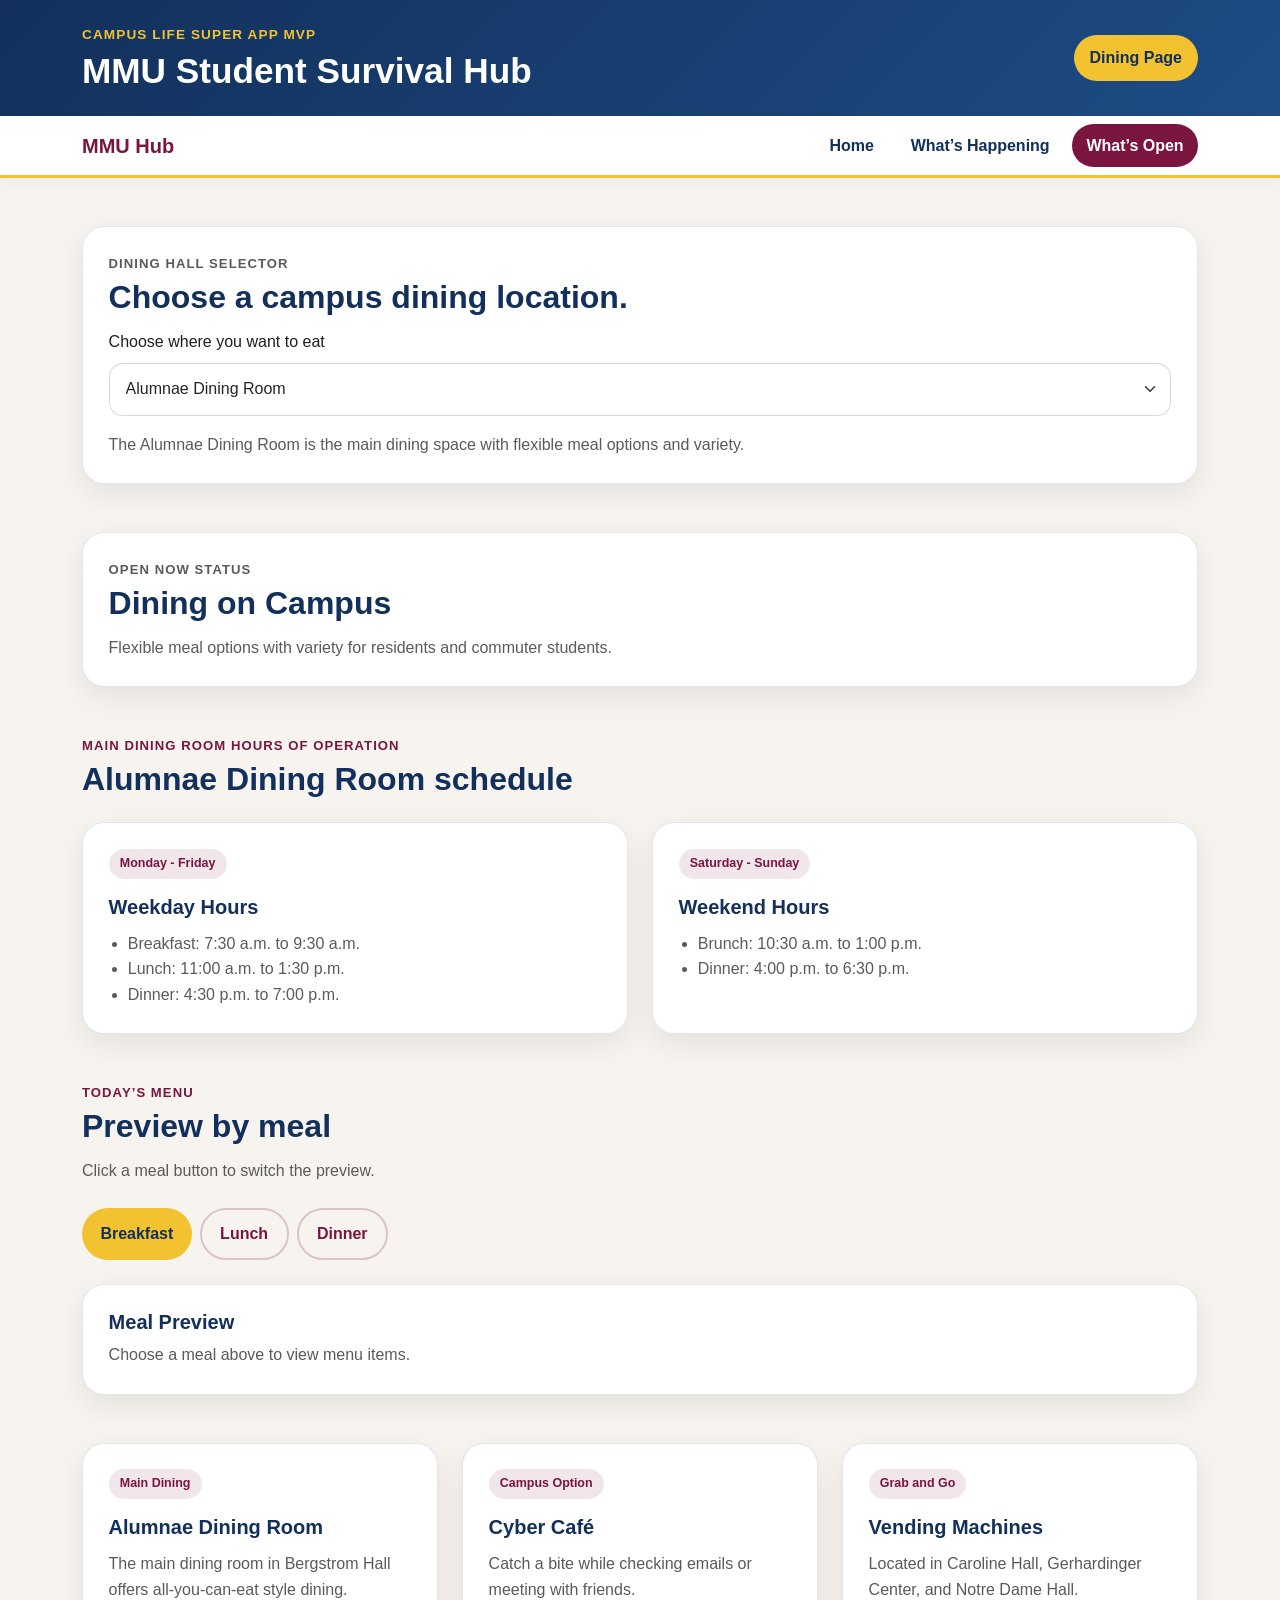
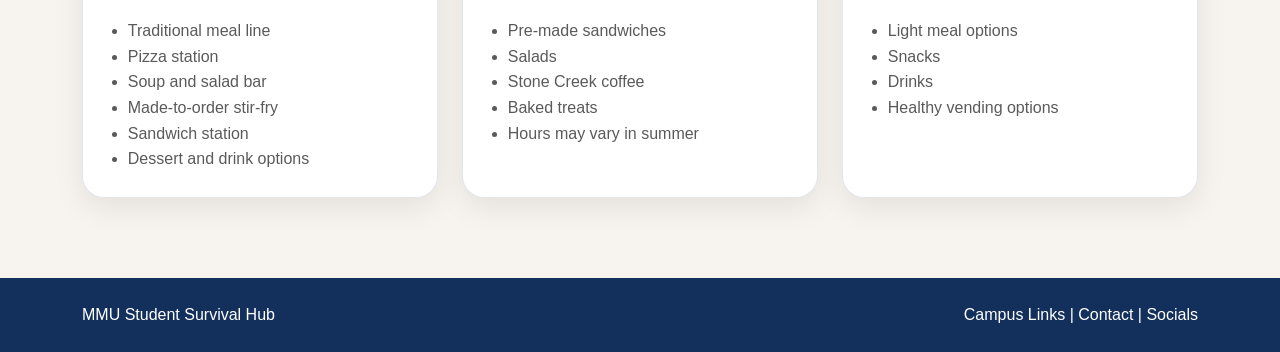
==== dining.html @ f92539f6 "finished MVP structure styling and javascript features" ====
<!DOCTYPE html>
<html lang="en">
<head>
  <meta charset="UTF-8" />
  <meta name="viewport" content="width=device-width, initial-scale=1.0" />
  <title>What’s Open | MMU Student Survival Hub</title>

  <!-- Bootstrap CSS -->
  <link
    href="https://cdn.jsdelivr.net/npm/bootstrap@5.3.3/dist/css/bootstrap.min.css"
    rel="stylesheet"
  />

  <!-- Custom CSS -->
  <link rel="stylesheet" href="css/style.css" />
</head>
<body>
  <!-- Header -->
  <header class="site-header">
    <div class="container py-4 d-flex justify-content-between align-items-center flex-wrap gap-3">
      <div>
        <p class="site-tag mb-1">Campus Life Super App MVP</p>
        <h1 class="site-title mb-0">MMU Student Survival Hub</h1>
      </div>
      <div class="header-badge">Dining Page</div>
    </div>
  </header>

  <!-- Main navigation -->
  <nav class="navbar navbar-expand-lg main-nav">
    <div class="container">
      <a class="navbar-brand nav-brand" href="index.html">MMU Hub</a>

      <button
        class="navbar-toggler custom-toggler"
        type="button"
        data-bs-toggle="collapse"
        data-bs-target="#mainNav"
        aria-controls="mainNav"
        aria-expanded="false"
        aria-label="Toggle navigation"
      >
        <span class="navbar-toggler-icon"></span>
      </button>

      <div class="collapse navbar-collapse justify-content-end" id="mainNav">
        <div class="navbar-nav">
          <a class="nav-link" href="index.html">Home</a>
          <a class="nav-link" href="events.html">What’s Happening</a>
          <a class="nav-link active" aria-current="page" href="dining.html">What’s Open</a>
        </div>
      </div>
    </div>
  </nav>

  <main>
    <!-- Dining hall selector -->
    <section class="content-section">
      <div class="container py-5">
        <div class="info-panel">
          <p class="section-label mb-1">Dining Hall Selector</p>
          <h2 class="section-heading">Choose a campus dining location.</h2>
          <label for="hall-select" class="form-label">Choose where you want to eat</label>
          <select id="hall-select" class="form-select">
            <option selected>Alumnae Dining Room</option>
            <option>Cyber Café</option>
            <option>Vending Machines</option>
          </select>
          <p id="hall-description" class="mt-3 mb-0">
            The Alumnae Dining Room is the main dining space with flexible meal options and variety.
          </p>
        </div>
      </div>
    </section>

    <!-- Open now status -->
    <section class="content-section pt-0">
      <div class="container pb-5">
        <div class="featured-event">
          <p class="section-label mb-1">Open Now Status</p>
          <h2 class="section-heading">Dining on Campus</h2>
          <p id="status-text" class="section-subtext mb-0">
            Flexible meal options with variety for residents and commuter students.
          </p>
        </div>
      </div>
    </section>

    <!-- Main dining room hours -->
    <section class="content-section pt-0">
      <div class="container pb-5">
        <div class="section-header mb-4">
          <p class="section-label mb-1">Main Dining Room Hours of Operation</p>
          <h2 class="section-heading">Alumnae Dining Room schedule</h2>
        </div>

        <div class="row g-4">
          <div class="col-lg-6">
            <article class="app-card h-100">
              <span class="card-chip">Monday - Friday</span>
              <h3>Weekday Hours</h3>
              <ul class="mb-0">
                <li>Breakfast: 7:30 a.m. to 9:30 a.m.</li>
                <li>Lunch: 11:00 a.m. to 1:30 p.m.</li>
                <li>Dinner: 4:30 p.m. to 7:00 p.m.</li>
              </ul>
            </article>
          </div>

          <div class="col-lg-6">
            <article class="app-card h-100">
              <span class="card-chip">Saturday - Sunday</span>
              <h3>Weekend Hours</h3>
              <ul class="mb-0">
                <li>Brunch: 10:30 a.m. to 1:00 p.m.</li>
                <li>Dinner: 4:00 p.m. to 6:30 p.m.</li>
              </ul>
            </article>
          </div>
        </div>
      </div>
    </section>

    <!-- Today's menu -->
    <section class="content-section pt-0">
      <div class="container pb-5">
        <div class="section-header mb-4">
          <p class="section-label mb-1">Today’s Menu</p>
          <h2 class="section-heading">Preview by meal</h2>
          <p class="section-subtext mb-0">Click a meal button to switch the preview.</p>
        </div>

        <div class="d-flex flex-wrap gap-2 mb-4">
          <button id="breakfast-btn" class="btn btn-gold">Breakfast</button>
          <button id="lunch-btn" class="btn btn-outline-theme">Lunch</button>
          <button id="dinner-btn" class="btn btn-outline-theme">Dinner</button>
        </div>

        <div class="info-panel">
          <h3 class="panel-heading">Meal Preview</h3>
          <p id="menu-display" class="mb-0">Choose a meal above to view menu items.</p>
        </div>
      </div>
    </section>

    <!-- Dining locations -->
    <section class="content-section pt-0">
      <div class="container pb-5">
        <div class="row g-4">
          <div class="col-lg-4">
            <article class="app-card h-100">
              <span class="card-chip">Main Dining</span>
              <h3>Alumnae Dining Room</h3>
              <p>The main dining room in Bergstrom Hall offers all-you-can-eat style dining.</p>
              <ul class="mb-0">
                <li>Traditional meal line</li>
                <li>Pizza station</li>
                <li>Soup and salad bar</li>
                <li>Made-to-order stir-fry</li>
                <li>Sandwich station</li>
                <li>Dessert and drink options</li>
              </ul>
            </article>
          </div>

          <div class="col-lg-4">
            <article class="app-card h-100">
              <span class="card-chip">Campus Option</span>
              <h3>Cyber Café</h3>
              <p>Catch a bite while checking emails or meeting with friends.</p>
              <ul class="mb-0">
                <li>Pre-made sandwiches</li>
                <li>Salads</li>
                <li>Stone Creek coffee</li>
                <li>Baked treats</li>
                <li>Hours may vary in summer</li>
              </ul>
            </article>
          </div>

          <div class="col-lg-4">
            <article class="app-card h-100">
              <span class="card-chip">Grab and Go</span>
              <h3>Vending Machines</h3>
              <p>Located in Caroline Hall, Gerhardinger Center, and Notre Dame Hall.</p>
              <ul class="mb-0">
                <li>Light meal options</li>
                <li>Snacks</li>
                <li>Drinks</li>
                <li>Healthy vending options</li>
              </ul>
            </article>
          </div>
        </div>
      </div>
    </section>
  </main>

  <!-- Footer -->
  <footer class="site-footer">
    <div class="container py-4 d-flex justify-content-between flex-wrap gap-2">
      <p class="mb-0">MMU Student Survival Hub</p>
      <p class="mb-0">Campus Links | Contact | Socials</p>
    </div>
  </footer>

  <!-- Bootstrap JS -->
  <script src="https://cdn.jsdelivr.net/npm/bootstrap@5.3.3/dist/js/bootstrap.bundle.min.js"></script>

  <!-- Custom JS -->
  <script src="js/script.js"></script>
</body>
</html>
---- css/style.css ----
:root {
  --navy: #12305b;
  --burgundy: #7a153f;
  --gold: #f2c230;
  --cream: #f7f4ef;
  --white: #ffffff;
  --text: #1f1f1f;
  --muted: #5a5a5a;
  --border: rgba(18, 48, 91, 0.12);
  --shadow: 0 10px 30px rgba(0, 0, 0, 0.08);
}

/* Base page styling */
body {
  margin: 0;
  font-family: Arial, Helvetica, sans-serif;
  background-color: var(--cream);
  color: var(--text);
  line-height: 1.6;
}

main {
  min-height: 70vh;
}

/* Header styling */
.site-header {
  background: linear-gradient(135deg, var(--navy) 0%, #1e4c86 100%);
  color: var(--white);
}

.site-tag {
  color: var(--gold);
  font-size: 0.85rem;
  font-weight: 700;
  letter-spacing: 0.08em;
  text-transform: uppercase;
}

.site-title {
  font-size: 2.2rem;
  font-weight: 700;
}

.header-badge {
  background-color: var(--gold);
  color: var(--navy);
  padding: 0.65rem 1rem;
  border-radius: 999px;
  font-weight: 700;
}

/* Navigation styling */
.main-nav {
  background-color: var(--white);
  border-bottom: 3px solid var(--gold);
  box-shadow: 0 4px 18px rgba(0, 0, 0, 0.04);
}

.nav-brand {
  color: var(--burgundy) !important;
  font-weight: 700;
}

.main-nav .nav-link {
  color: var(--navy) !important;
  font-weight: 600;
  margin-left: 0.5rem;
  padding: 0.55rem 0.9rem !important;
  border-radius: 999px;
  transition: 0.2s ease;
}

.main-nav .nav-link:hover,
.main-nav .nav-link.active {
  background-color: var(--burgundy);
  color: var(--white) !important;
}

.custom-toggler {
  border-color: rgba(18, 48, 91, 0.2);
}

/* Shared content areas */
.hero-section {
  background: linear-gradient(180deg, rgba(18, 48, 91, 0.06) 0%, rgba(255, 255, 255, 0) 100%);
}

.content-section {
  background-color: transparent;
}

.hero-copy,
.info-panel,
.app-card,
.featured-event {
  background-color: var(--white);
  border: 1px solid var(--border);
  border-radius: 22px;
  padding: 1.6rem;
  box-shadow: var(--shadow);
}

.section-label {
  color: var(--burgundy);
  font-size: 0.82rem;
  font-weight: 700;
  letter-spacing: 0.08em;
  text-transform: uppercase;
}

.hero-heading,
.section-heading {
  font-size: 2rem;
  font-weight: 700;
  margin-bottom: 0.8rem;
  color: var(--navy);
}

.panel-heading {
  font-size: 1.25rem;
  font-weight: 700;
  color: var(--navy);
}

.hero-text,
.section-subtext,
.app-card p,
.info-panel p,
.featured-event p,
li,
.tip-text {
  color: var(--muted);
}

.section-header {
  max-width: 700px;
}

.app-card h3 {
  font-size: 1.25rem;
  font-weight: 700;
  color: var(--navy);
  margin-bottom: 0.75rem;
}

.card-chip {
  display: inline-block;
  background-color: rgba(122, 21, 63, 0.1);
  color: var(--burgundy);
  font-size: 0.78rem;
  font-weight: 700;
  padding: 0.3rem 0.7rem;
  border-radius: 999px;
  margin-bottom: 1rem;
}

/* Button styles */
.btn-gold {
  background-color: var(--gold);
  color: var(--navy);
  font-weight: 700;
  border: none;
  border-radius: 999px;
  padding: 0.75rem 1.15rem;
}

.btn-gold:hover {
  background-color: var(--burgundy);
  color: var(--white);
}

.btn-outline-theme {
  background-color: transparent;
  color: var(--burgundy);
  font-weight: 700;
  border: 2px solid rgba(122, 21, 63, 0.22);
  border-radius: 999px;
  padding: 0.75rem 1.15rem;
}

.btn-outline-theme:hover {
  background-color: var(--burgundy);
  color: var(--white);
}

/* Form styling */
.form-select {
  border-radius: 14px;
  border: 1px solid rgba(18, 48, 91, 0.18);
  padding: 0.85rem 1rem;
}

/* Weather box */
#weather-output .weather-box {
  background-color: rgba(18, 48, 91, 0.04);
  border: 1px solid rgba(18, 48, 91, 0.08);
  border-radius: 16px;
  padding: 1rem;
}

/* Footer */
.site-footer {
  background-color: var(--navy);
  color: var(--white);
  margin-top: 2rem;
}

.site-footer p {
  color: var(--white);
}

ul {
  padding-left: 1.2rem;
}

/* Responsive layout */
@media (max-width: 991px) {
  .site-title {
    font-size: 1.9rem;
  }

  .hero-heading,
  .section-heading {
    font-size: 1.6rem;
  }

  .main-nav .nav-link {
    margin-left: 0;
    margin-top: 0.5rem;
    display: inline-block;
  }
}

@media (max-width: 576px) {
  .site-title {
    font-size: 1.65rem;
  }

  .hero-heading,
  .section-heading {
    font-size: 1.35rem;
  }

  .hero-copy,
  .info-panel,
  .app-card,
  .featured-event {
    padding: 1.2rem;
  }
}
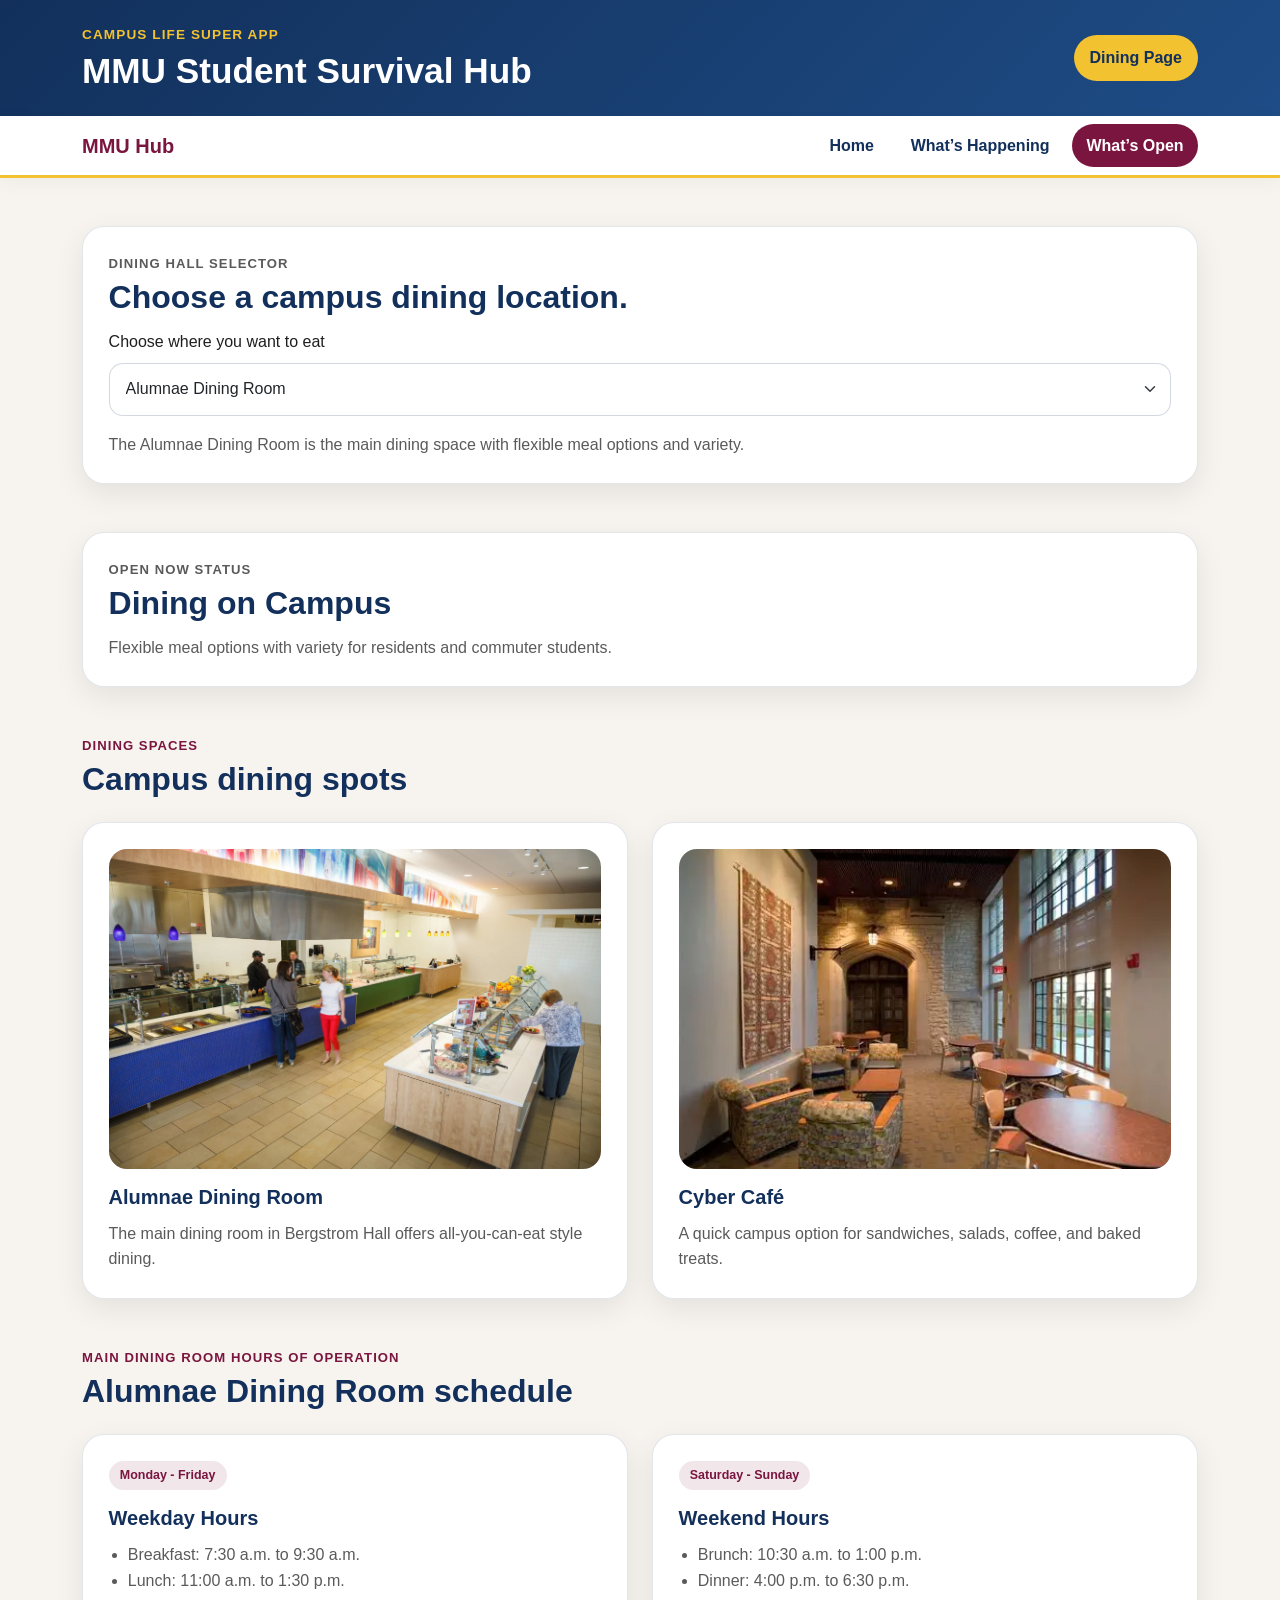
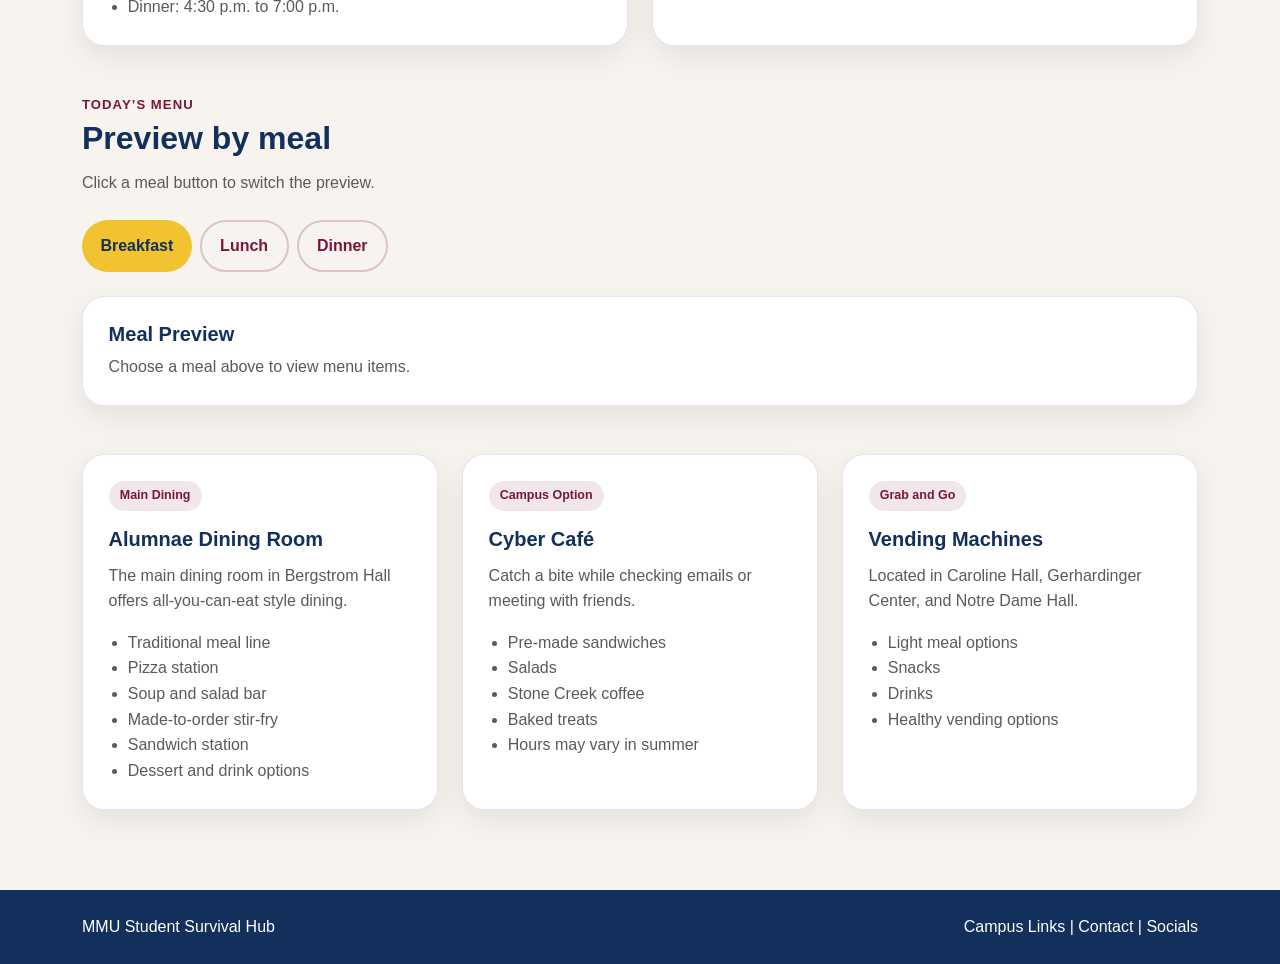
==== commit bb24a306: "finalized layout, images, and interactive updates" ====
--- a/dining.html
+++ b/dining.html
@@ -4,30 +4,30 @@
   <meta charset="UTF-8" />
   <meta name="viewport" content="width=device-width, initial-scale=1.0" />
   <title>What’s Open | MMU Student Survival Hub</title>
-
-  <!-- Bootstrap CSS -->
+  <meta
+    name="description"
+    content="Check Mount Mary dining spaces, hours, and meal previews."
+  />
   <link
     href="https://cdn.jsdelivr.net/npm/bootstrap@5.3.3/dist/css/bootstrap.min.css"
     rel="stylesheet"
   />
-
-  <!-- Custom CSS -->
   <link rel="stylesheet" href="css/style.css" />
 </head>
 <body>
-  <!-- Header -->
+  <a class="skip-link" href="#main-content">Skip to main content</a>
+
   <header class="site-header">
     <div class="container py-4 d-flex justify-content-between align-items-center flex-wrap gap-3">
       <div>
-        <p class="site-tag mb-1">Campus Life Super App MVP</p>
+        <p class="site-tag mb-1">Campus Life Super App</p>
         <h1 class="site-title mb-0">MMU Student Survival Hub</h1>
       </div>
       <div class="header-badge">Dining Page</div>
     </div>
   </header>
 
-  <!-- Main navigation -->
-  <nav class="navbar navbar-expand-lg main-nav">
+  <nav class="navbar navbar-expand-lg main-nav" aria-label="Main navigation">
     <div class="container">
       <a class="navbar-brand nav-brand" href="index.html">MMU Hub</a>
 
@@ -53,8 +53,7 @@
     </div>
   </nav>
 
-  <main>
-    <!-- Dining hall selector -->
+  <main id="main-content">
     <section class="content-section">
       <div class="container py-5">
         <div class="info-panel">
@@ -62,9 +61,9 @@
           <h2 class="section-heading">Choose a campus dining location.</h2>
           <label for="hall-select" class="form-label">Choose where you want to eat</label>
           <select id="hall-select" class="form-select">
-            <option selected>Alumnae Dining Room</option>
-            <option>Cyber Café</option>
-            <option>Vending Machines</option>
+            <option value="alumnae" selected>Alumnae Dining Room</option>
+            <option value="cyber">Cyber Café</option>
+            <option value="vending">Vending Machines</option>
           </select>
           <p id="hall-description" class="mt-3 mb-0">
             The Alumnae Dining Room is the main dining space with flexible meal options and variety.
@@ -73,7 +72,6 @@
       </div>
     </section>
 
-    <!-- Open now status -->
     <section class="content-section pt-0">
       <div class="container pb-5">
         <div class="featured-event">
@@ -86,7 +84,45 @@
       </div>
     </section>
 
-    <!-- Main dining room hours -->
+    <section class="content-section pt-0">
+      <div class="container pb-5">
+        <div class="section-header mb-4">
+          <p class="section-label mb-1">Dining Spaces</p>
+          <h2 class="section-heading">Campus dining spots</h2>
+        </div>
+
+        <div class="row g-4">
+          <div class="col-md-6">
+            <article class="app-card h-100">
+              <img
+                src="images/alumnae-dining-room.jpg"
+                alt="Alumnae Dining Room at Mount Mary University"
+                class="feature-image mb-3"
+              />
+              <h3>Alumnae Dining Room</h3>
+              <p class="mb-0">
+                The main dining room in Bergstrom Hall offers all-you-can-eat style dining.
+              </p>
+            </article>
+          </div>
+
+          <div class="col-md-6">
+            <article class="app-card h-100">
+              <img
+                src="images/cyber-cafe.jpg"
+                alt="Cyber Café at Mount Mary University"
+                class="feature-image mb-3"
+              />
+              <h3>Cyber Café</h3>
+              <p class="mb-0">
+                A quick campus option for sandwiches, salads, coffee, and baked treats.
+              </p>
+            </article>
+          </div>
+        </div>
+      </div>
+    </section>
+
     <section class="content-section pt-0">
       <div class="container pb-5">
         <div class="section-header mb-4">
@@ -121,7 +157,6 @@
       </div>
     </section>
 
-    <!-- Today's menu -->
     <section class="content-section pt-0">
       <div class="container pb-5">
         <div class="section-header mb-4">
@@ -131,19 +166,20 @@
         </div>
 
         <div class="d-flex flex-wrap gap-2 mb-4">
-          <button id="breakfast-btn" class="btn btn-gold">Breakfast</button>
-          <button id="lunch-btn" class="btn btn-outline-theme">Lunch</button>
-          <button id="dinner-btn" class="btn btn-outline-theme">Dinner</button>
+          <button id="breakfast-btn" class="btn btn-gold" type="button">Breakfast</button>
+          <button id="lunch-btn" class="btn btn-outline-theme" type="button">Lunch</button>
+          <button id="dinner-btn" class="btn btn-outline-theme" type="button">Dinner</button>
         </div>
 
         <div class="info-panel">
           <h3 class="panel-heading">Meal Preview</h3>
-          <p id="menu-display" class="mb-0">Choose a meal above to view menu items.</p>
-        </div>
-      </div>
-    </section>
-
-    <!-- Dining locations -->
+          <p id="menu-display" class="mb-0" aria-live="polite">
+            Choose a meal above to view menu items.
+          </p>
+        </div>
+      </div>
+    </section>
+
     <section class="content-section pt-0">
       <div class="container pb-5">
         <div class="row g-4">
@@ -196,7 +232,6 @@
     </section>
   </main>
 
-  <!-- Footer -->
   <footer class="site-footer">
     <div class="container py-4 d-flex justify-content-between flex-wrap gap-2">
       <p class="mb-0">MMU Student Survival Hub</p>
@@ -204,10 +239,7 @@
     </div>
   </footer>
 
-  <!-- Bootstrap JS -->
   <script src="https://cdn.jsdelivr.net/npm/bootstrap@5.3.3/dist/js/bootstrap.bundle.min.js"></script>
-
-  <!-- Custom JS -->
   <script src="js/script.js"></script>
 </body>
 </html>
--- a/css/style.css
+++ b/css/style.css
@@ -10,7 +10,6 @@
   --shadow: 0 10px 30px rgba(0, 0, 0, 0.08);
 }
 
-/* Base page styling */
 body {
   margin: 0;
   font-family: Arial, Helvetica, sans-serif;
@@ -23,7 +22,23 @@
   min-height: 70vh;
 }
 
-/* Header styling */
+.skip-link {
+  position: absolute;
+  left: -9999px;
+  top: auto;
+}
+
+.skip-link:focus {
+  left: 1rem;
+  top: 1rem;
+  z-index: 2000;
+  background-color: var(--gold);
+  color: var(--navy);
+  padding: 0.75rem 1rem;
+  border-radius: 10px;
+  font-weight: 700;
+}
+
 .site-header {
   background: linear-gradient(135deg, var(--navy) 0%, #1e4c86 100%);
   color: var(--white);
@@ -50,7 +65,6 @@
   font-weight: 700;
 }
 
-/* Navigation styling */
 .main-nav {
   background-color: var(--white);
   border-bottom: 3px solid var(--gold);
@@ -81,7 +95,6 @@
   border-color: rgba(18, 48, 91, 0.2);
 }
 
-/* Shared content areas */
 .hero-section {
   background: linear-gradient(180deg, rgba(18, 48, 91, 0.06) 0%, rgba(255, 255, 255, 0) 100%);
 }
@@ -93,7 +106,8 @@
 .hero-copy,
 .info-panel,
 .app-card,
-.featured-event {
+.featured-event,
+.hero-image-card {
   background-color: var(--white);
   border: 1px solid var(--border);
   border-radius: 22px;
@@ -155,7 +169,6 @@
   margin-bottom: 1rem;
 }
 
-/* Button styles */
 .btn-gold {
   background-color: var(--gold);
   color: var(--navy);
@@ -184,22 +197,29 @@
   color: var(--white);
 }
 
-/* Form styling */
 .form-select {
   border-radius: 14px;
   border: 1px solid rgba(18, 48, 91, 0.18);
   padding: 0.85rem 1rem;
 }
 
-/* Weather box */
-#weather-output .weather-box {
+.feature-image,
+.event-image {
+  width: 100%;
+  height: 320px;
+  object-fit: cover;
+  border-radius: 18px;
+  display: block;
+}
+
+#weather-output .weather-box,
+#quote-output .weather-box {
   background-color: rgba(18, 48, 91, 0.04);
   border: 1px solid rgba(18, 48, 91, 0.08);
   border-radius: 16px;
   padding: 1rem;
 }
 
-/* Footer */
 .site-footer {
   background-color: var(--navy);
   color: var(--white);
@@ -214,7 +234,13 @@
   padding-left: 1.2rem;
 }
 
-/* Responsive layout */
+a:focus-visible,
+button:focus-visible,
+select:focus-visible {
+  outline: 3px solid var(--gold);
+  outline-offset: 3px;
+}
+
 @media (max-width: 991px) {
   .site-title {
     font-size: 1.9rem;
@@ -245,7 +271,13 @@
   .hero-copy,
   .info-panel,
   .app-card,
-  .featured-event {
+  .featured-event,
+  .hero-image-card {
     padding: 1.2rem;
   }
+
+  .feature-image,
+  .event-image {
+    height: 220px;
+  }
 }
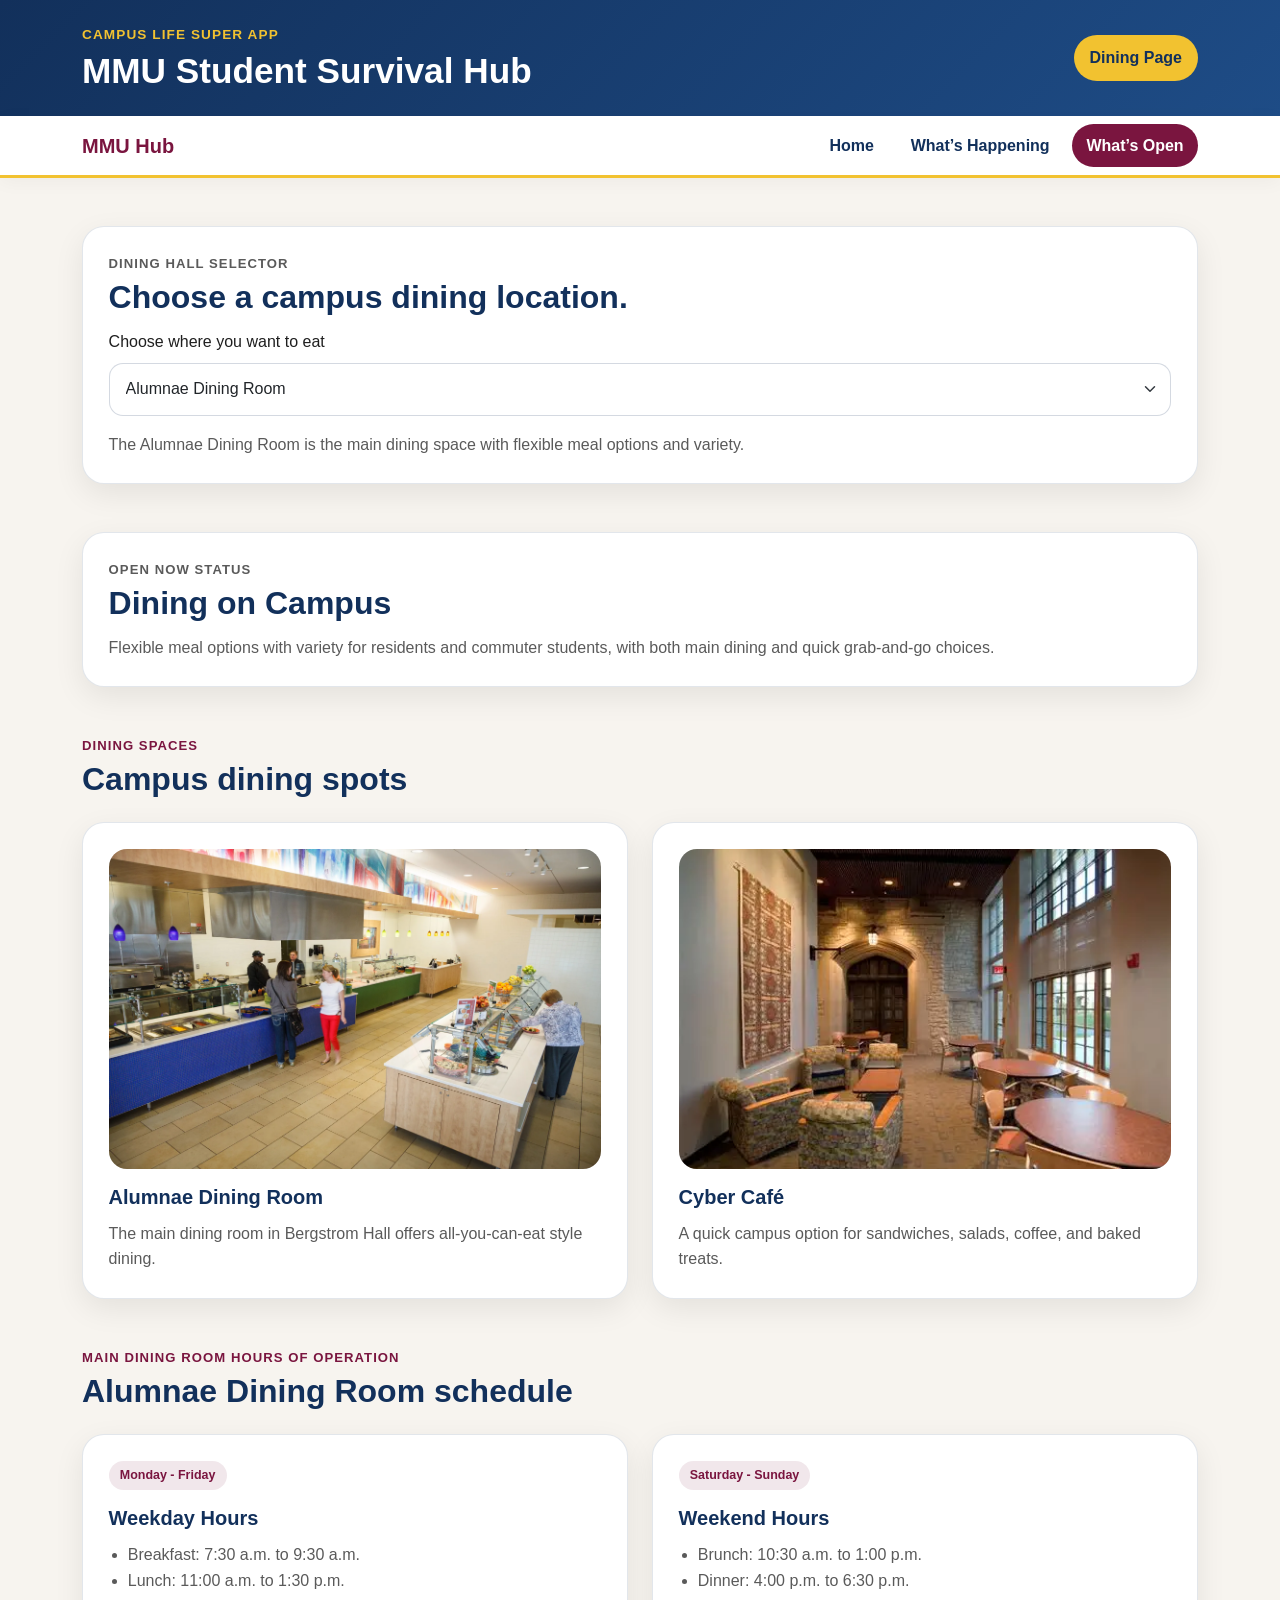
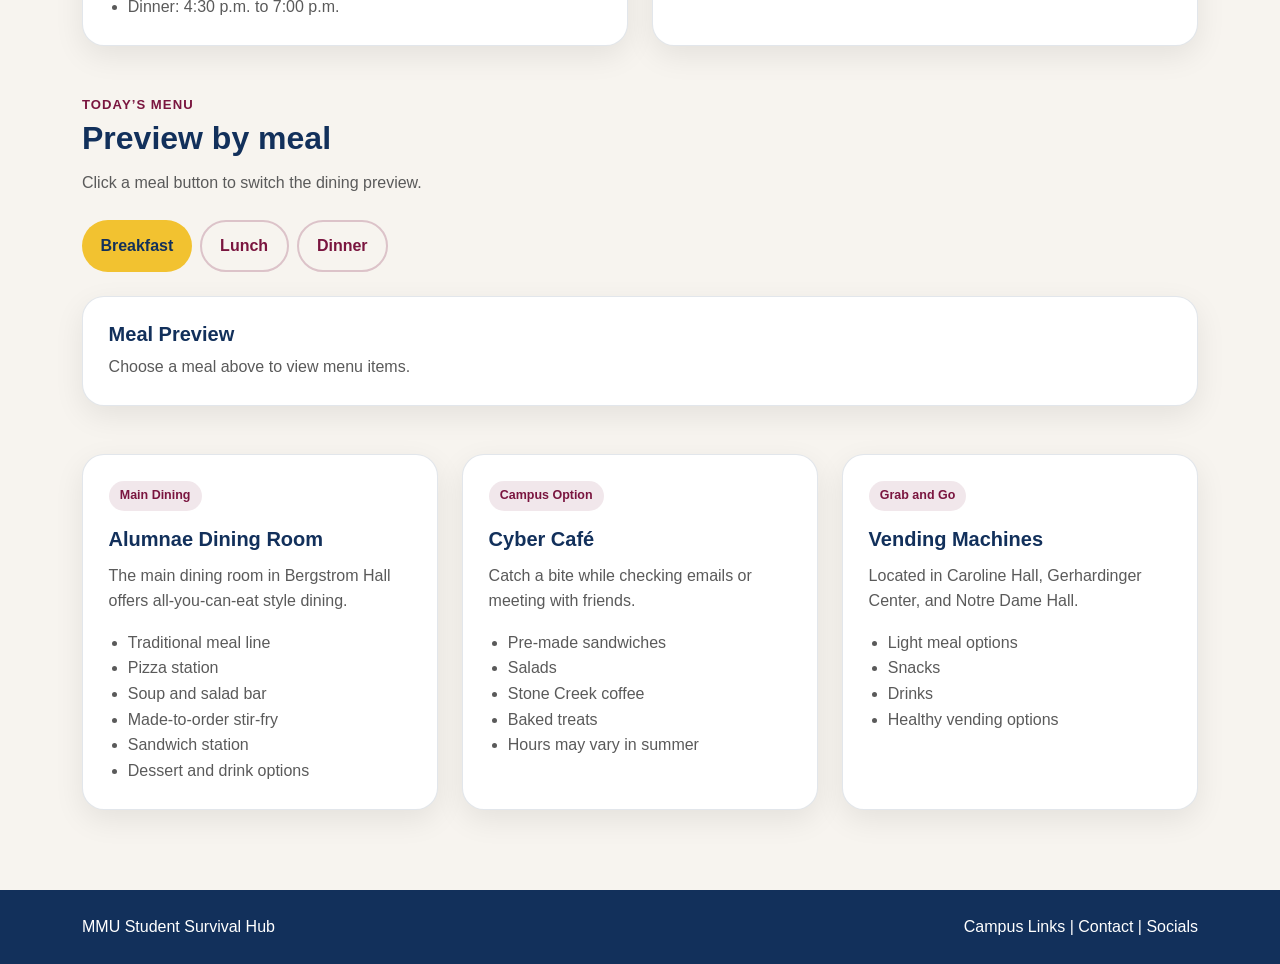
==== commit 12324c9d: "improved dining page wording and selector section" ====
--- a/dining.html
+++ b/dining.html
@@ -78,7 +78,7 @@
           <p class="section-label mb-1">Open Now Status</p>
           <h2 class="section-heading">Dining on Campus</h2>
           <p id="status-text" class="section-subtext mb-0">
-            Flexible meal options with variety for residents and commuter students.
+            Flexible meal options with variety for residents and commuter students, with both main dining and quick grab-and-go choices.
           </p>
         </div>
       </div>
@@ -162,7 +162,7 @@
         <div class="section-header mb-4">
           <p class="section-label mb-1">Today’s Menu</p>
           <h2 class="section-heading">Preview by meal</h2>
-          <p class="section-subtext mb-0">Click a meal button to switch the preview.</p>
+          <p class="section-subtext mb-0">Click a meal button to switch the dining preview.</p>
         </div>
 
         <div class="d-flex flex-wrap gap-2 mb-4">
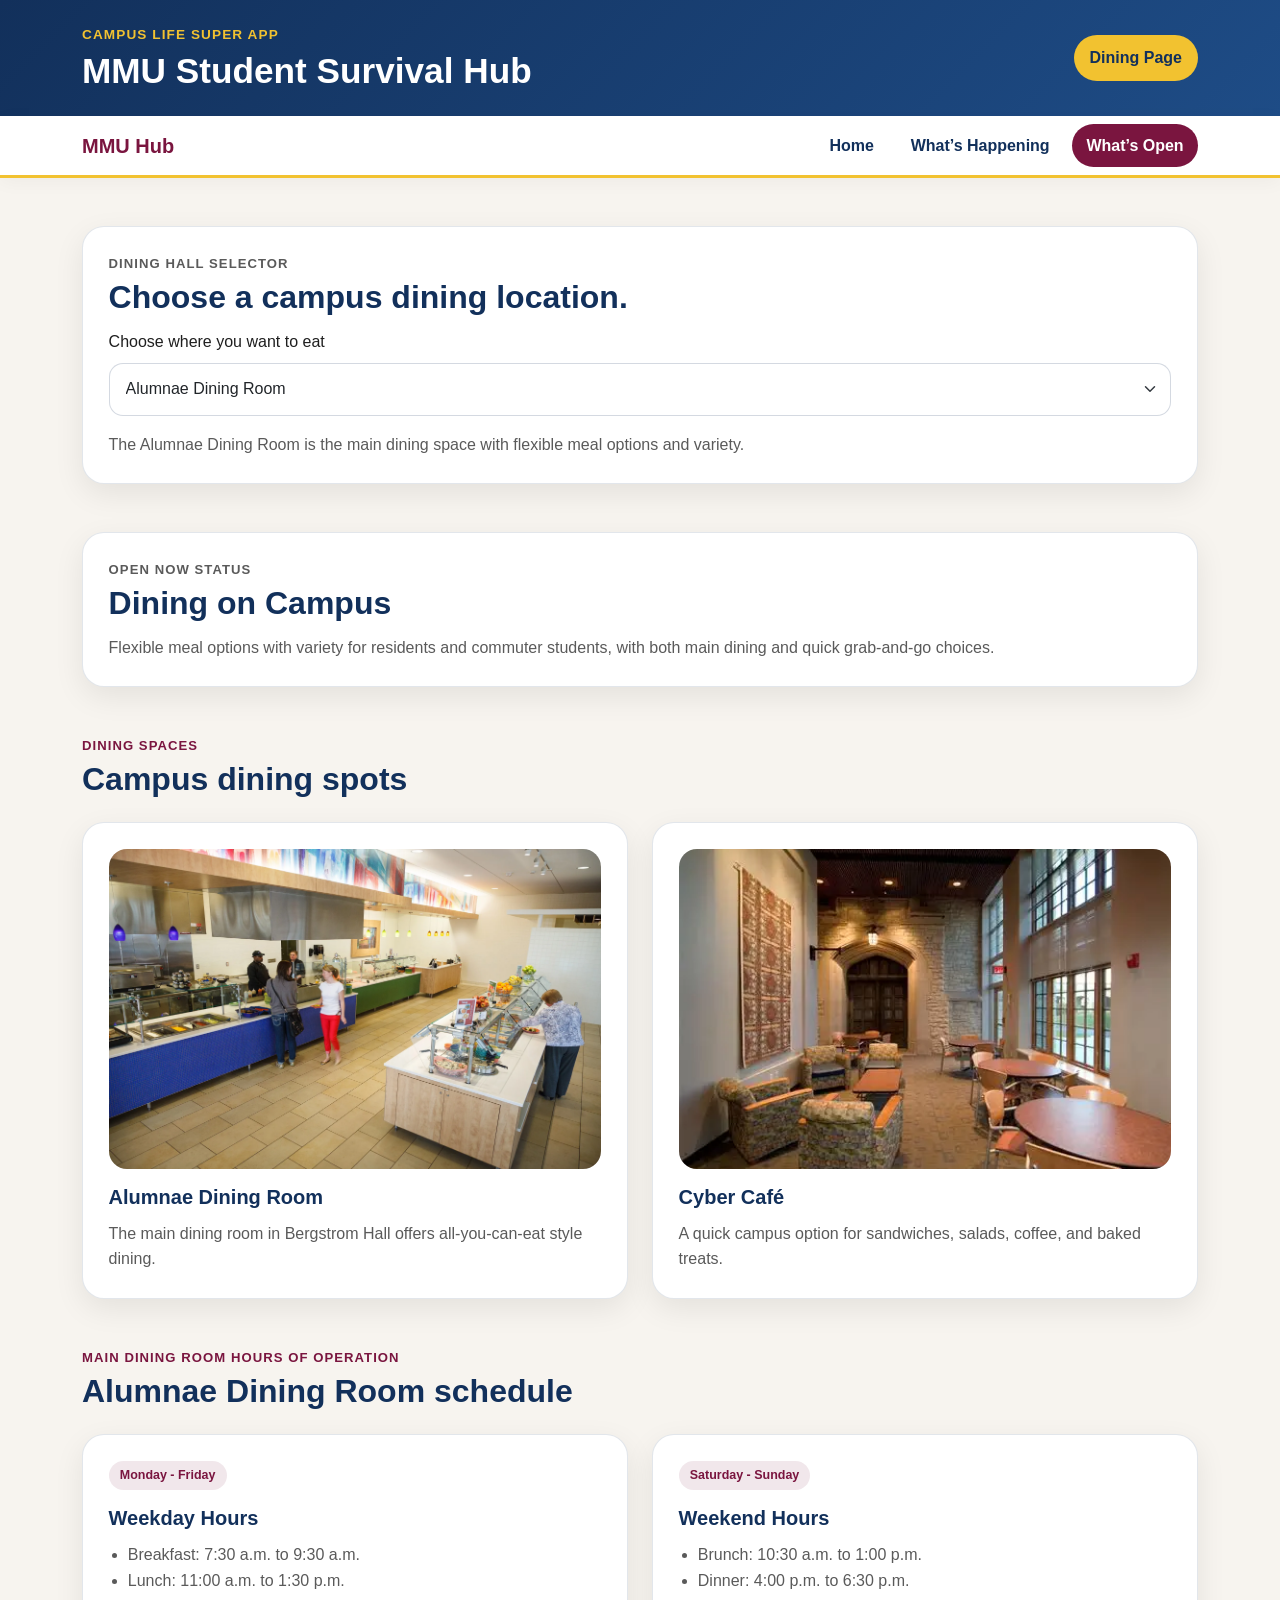
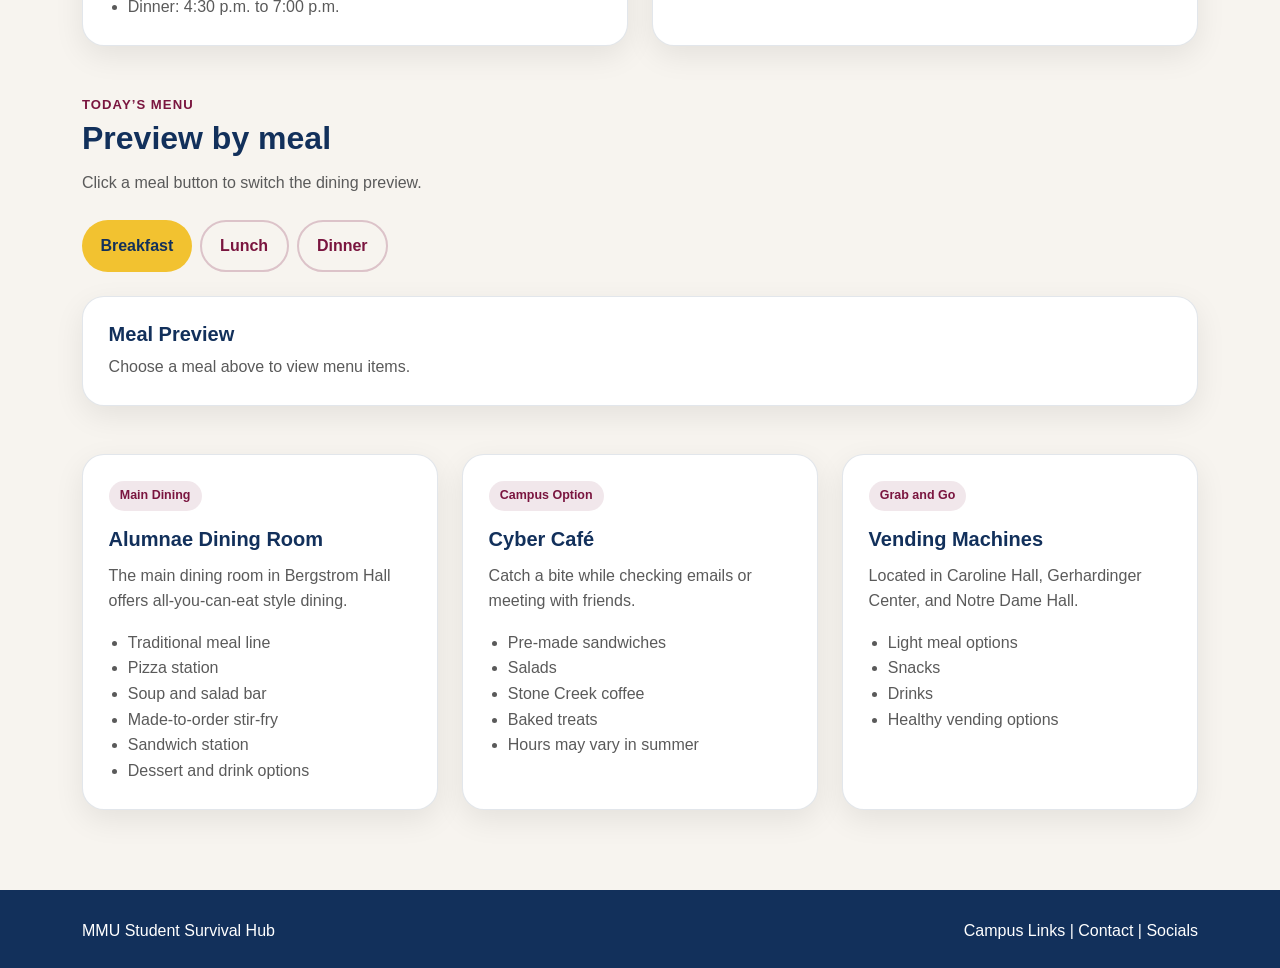
==== commit 4b5a4a61: "final project updates and documentation improvements" ====
--- a/dining.html
+++ b/dining.html
@@ -8,15 +8,21 @@
     name="description"
     content="Check Mount Mary dining spaces, hours, and meal previews."
   />
+
+  <!-- Bootstrap CSS for responsive layout and components -->
   <link
     href="https://cdn.jsdelivr.net/npm/bootstrap@5.3.3/dist/css/bootstrap.min.css"
     rel="stylesheet"
   />
+
+  <!-- Custom project stylesheet -->
   <link rel="stylesheet" href="css/style.css" />
 </head>
 <body>
+  <!-- Skip link for accessibility -->
   <a class="skip-link" href="#main-content">Skip to main content</a>
 
+  <!-- Site header -->
   <header class="site-header">
     <div class="container py-4 d-flex justify-content-between align-items-center flex-wrap gap-3">
       <div>
@@ -27,6 +33,7 @@
     </div>
   </header>
 
+  <!-- Shared main navigation -->
   <nav class="navbar navbar-expand-lg main-nav" aria-label="Main navigation">
     <div class="container">
       <a class="navbar-brand nav-brand" href="index.html">MMU Hub</a>
@@ -54,6 +61,7 @@
   </nav>
 
   <main id="main-content">
+    <!-- Dining location selector -->
     <section class="content-section">
       <div class="container py-5">
         <div class="info-panel">
@@ -65,13 +73,14 @@
             <option value="cyber">Cyber Café</option>
             <option value="vending">Vending Machines</option>
           </select>
-          <p id="hall-description" class="mt-3 mb-0">
+          <p id="hall-description" class="mt-3 mb-0" aria-live="polite">
             The Alumnae Dining Room is the main dining space with flexible meal options and variety.
           </p>
         </div>
       </div>
     </section>
 
+    <!-- Dining overview section -->
     <section class="content-section pt-0">
       <div class="container pb-5">
         <div class="featured-event">
@@ -84,6 +93,7 @@
       </div>
     </section>
 
+    <!-- Main campus dining spaces -->
     <section class="content-section pt-0">
       <div class="container pb-5">
         <div class="section-header mb-4">
@@ -123,6 +133,7 @@
       </div>
     </section>
 
+    <!-- Hours of operation -->
     <section class="content-section pt-0">
       <div class="container pb-5">
         <div class="section-header mb-4">
@@ -157,6 +168,7 @@
       </div>
     </section>
 
+    <!-- Meal preview buttons and output area -->
     <section class="content-section pt-0">
       <div class="container pb-5">
         <div class="section-header mb-4">
@@ -180,6 +192,7 @@
       </div>
     </section>
 
+    <!-- Additional dining options -->
     <section class="content-section pt-0">
       <div class="container pb-5">
         <div class="row g-4">
@@ -232,6 +245,7 @@
     </section>
   </main>
 
+  <!-- Shared footer -->
   <footer class="site-footer">
     <div class="container py-4 d-flex justify-content-between flex-wrap gap-2">
       <p class="mb-0">MMU Student Survival Hub</p>
@@ -239,7 +253,10 @@
     </div>
   </footer>
 
+  <!-- Bootstrap bundle includes JavaScript needed for navbar collapse -->
   <script src="https://cdn.jsdelivr.net/npm/bootstrap@5.3.3/dist/js/bootstrap.bundle.min.js"></script>
+
+  <!-- Custom JavaScript -->
   <script src="js/script.js"></script>
 </body>
 </html>
--- a/css/style.css
+++ b/css/style.css
@@ -1,4 +1,12 @@
+/* =========================================================
+   MMU Student Survival Hub
+   Main project stylesheet
+   This file handles colors, layout, shared cards, buttons,
+   accessibility focus states, and responsive adjustments.
+   ========================================================= */
+
 :root {
+  /* Brand color palette */
   --navy: #12305b;
   --burgundy: #7a153f;
   --gold: #f2c230;
@@ -10,6 +18,7 @@
   --shadow: 0 10px 30px rgba(0, 0, 0, 0.08);
 }
 
+/* Base page styling */
 body {
   margin: 0;
   font-family: Arial, Helvetica, sans-serif;
@@ -18,14 +27,17 @@
   line-height: 1.6;
 }
 
+/* Makes sure shorter pages still fill most of the viewport */
 main {
   min-height: 70vh;
 }
 
+/* Skip link is hidden until focused for keyboard accessibility */
 .skip-link {
   position: absolute;
   left: -9999px;
   top: auto;
+  text-decoration: none;
 }
 
 .skip-link:focus {
@@ -39,6 +51,7 @@
   font-weight: 700;
 }
 
+/* Header styling */
 .site-header {
   background: linear-gradient(135deg, var(--navy) 0%, #1e4c86 100%);
   color: var(--white);
@@ -65,6 +78,7 @@
   font-weight: 700;
 }
 
+/* Navigation styling */
 .main-nav {
   background-color: var(--white);
   border-bottom: 3px solid var(--gold);
@@ -95,6 +109,7 @@
   border-color: rgba(18, 48, 91, 0.2);
 }
 
+/* Main content sections */
 .hero-section {
   background: linear-gradient(180deg, rgba(18, 48, 91, 0.06) 0%, rgba(255, 255, 255, 0) 100%);
 }
@@ -103,6 +118,7 @@
   background-color: transparent;
 }
 
+/* Shared card and panel styling used across pages */
 .hero-copy,
 .info-panel,
 .app-card,
@@ -115,6 +131,7 @@
   box-shadow: var(--shadow);
 }
 
+/* Section labels and headings */
 .section-label {
   color: var(--burgundy);
   font-size: 0.82rem;
@@ -137,6 +154,7 @@
   color: var(--navy);
 }
 
+/* Paragraph and helper text styling */
 .hero-text,
 .section-subtext,
 .app-card p,
@@ -158,6 +176,7 @@
   margin-bottom: 0.75rem;
 }
 
+/* Small badge label used on cards */
 .card-chip {
   display: inline-block;
   background-color: rgba(122, 21, 63, 0.1);
@@ -169,6 +188,7 @@
   margin-bottom: 1rem;
 }
 
+/* Main gold call-to-action button */
 .btn-gold {
   background-color: var(--gold);
   color: var(--navy);
@@ -183,6 +203,7 @@
   color: var(--white);
 }
 
+/* Outline button used for secondary actions */
 .btn-outline-theme {
   background-color: transparent;
   color: var(--burgundy);
@@ -197,12 +218,15 @@
   color: var(--white);
 }
 
+/* Form select styling */
 .form-select {
   border-radius: 14px;
   border: 1px solid rgba(18, 48, 91, 0.18);
   padding: 0.85rem 1rem;
-}
-
+  background-color: var(--white);
+}
+
+/* Shared image sizing */
 .feature-image,
 .event-image {
   width: 100%;
@@ -212,6 +236,7 @@
   display: block;
 }
 
+/* Output boxes for weather and other text areas */
 #weather-output .weather-box,
 #quote-output .weather-box {
   background-color: rgba(18, 48, 91, 0.04);
@@ -220,20 +245,24 @@
   padding: 1rem;
 }
 
+/* Footer styling */
 .site-footer {
   background-color: var(--navy);
   color: var(--white);
   margin-top: 2rem;
+  padding-top: 0.25rem;
 }
 
 .site-footer p {
   color: var(--white);
 }
 
+/* List spacing */
 ul {
   padding-left: 1.2rem;
 }
 
+/* Keyboard focus styling for accessibility */
 a:focus-visible,
 button:focus-visible,
 select:focus-visible {
@@ -241,6 +270,7 @@
   outline-offset: 3px;
 }
 
+/* Tablet and medium screen adjustments */
 @media (max-width: 991px) {
   .site-title {
     font-size: 1.9rem;
@@ -258,6 +288,7 @@
   }
 }
 
+/* Mobile screen adjustments */
 @media (max-width: 576px) {
   .site-title {
     font-size: 1.65rem;
